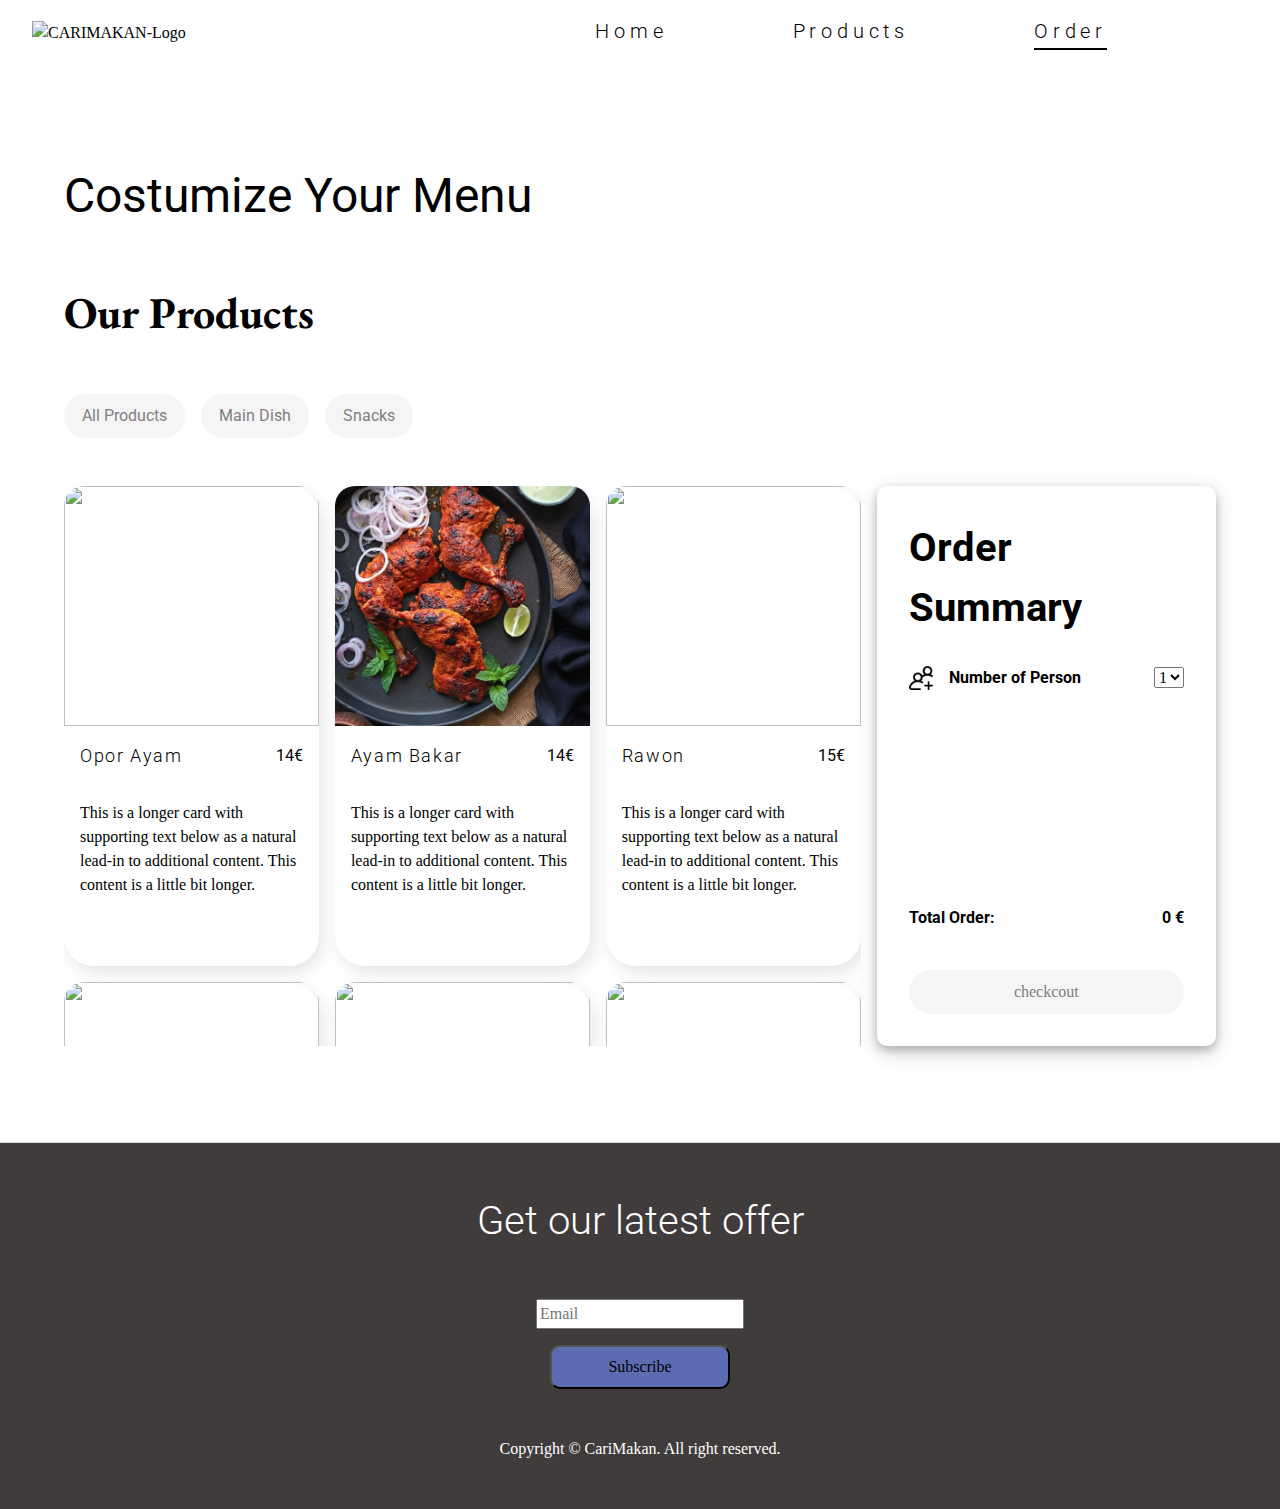
==== order.html @ 12b5fd6b "all updated" ====
<!DOCTYPE html>
<html lang="en">
<head>
    <meta charset="UTF-8">
    <meta name="viewport" content="width=device-width, initial-scale=1.0">
    <link rel="preconnect" href="https://fonts.googleapis.com">
    <link rel="preconnect" href="https://fonts.gstatic.com" crossorigin>
    <link href="https://fonts.googleapis.com/css2?family=EB+Garamond:wght@400;500&family=Roboto:wght@100;200;300;400&display=swap" rel="stylesheet">
    <link rel="stylesheet" href="index.css">
    <title>Order</title>
</head>
<body>
        <nav>
                <button class="mobile-nav-toggle" aria-controls="primary-navigation"><span class="sr-only" aria-expanded="false"></span></button>
                <ul class="flex primary-navigation" data-visible="false">
                    <li><span><img src="img/logo.png" alt="CARIMAKAN-Logo" style="object-fit: fill; width: 15rem;"></span></li>
                    <div class="flex navigation-list ff-roboto fs-400 ls-small fw300 underline-indicator">
                        <li><a href="index.html">Home</a></li>
                        <li><a href="Products.html">Products</a></li>
                        <li class="active"><a href="#">Order</a></li>
                    </div>
                </ul>
        </nav>
    <div class="container flow-ver order">
        <h1 class="ff-roboto fs-700 fw400">Costumize Your Menu</h1>
        <h3 class="ff-garamond fs-600">Our Products</h3>
        <div class="flex">
            <button class=" ff-roboto fs-300 product_btn button" data-filter="all">All Products</button>
            <button class=" ff-roboto fs-300 product_btn button" data-filter="maindish">Main Dish</button>
            <button class=" ff-roboto fs-300 product_btn button" data-filter="snacks">Snacks</button>
        </div>
        <div class="order-summary flex">
            <div class="order-menu-wrapper grid">
                <div class="product-card" data-item = "maindish">
                    <img src="img/opor-ayam.jpg" class="product-img" alt="">
                    <div class="flex product-title-time">
                        <h4 class="ff-roboto fs-400 fw300 ls-small">Opor Ayam</h4>
                        <span class="ff-roboto">
                            14€
                        </span>
                    </div>
                    <p>This is a longer card with supporting text below as a natural lead-in to additional content. This content is a little bit longer.</p>
                </div>
                    <div class="product-card" data-item = "maindish">
                        <img src="img/ayambakar1.jpg" class="product-img" alt="">
                        <div class="flex product-title-time">
                            <h4 class="ff-roboto fs-400 fw300 ls-small">Ayam Bakar</h4>
                            <span class="ff-roboto">
                                14€
                            </span>
                        </div>
                        <p>This is a longer card with supporting text below as a natural lead-in to additional content. This content is a little bit longer.</p>
                    </div>
                    <div class="product-card" data-item = "maindish">
                        <img src="img/rawon.jpg" class="product-img" alt="">
                        <div class="flex product-title-time">
                            <h4 class="ff-roboto fs-400 fw300 ls-small">Rawon</h4>
                            <span class="ff-roboto">
                                15€
                            </span>
                        </div>
                        <p>This is a longer card with supporting text below as a natural lead-in to additional content. This content is a little bit longer.</p>
                    </div>
                    <div class="product-card" data-item = "maindish">
                        <img src="img/lelegor.jpg" class="product-img" alt="">
                        <div class="flex product-title-time">
                            <h4 class="ff-roboto fs-400 fw300 ls-small">Lele Goreng</h4>
                            <span class="ff-roboto">
                                16€
                            </span>
                        </div>
                        <p>This is a longer card with supporting text below as a natural lead-in to additional content. This content is a little bit longer.</p>
                    </div>
                    <div class="product-card" data-item = "maindish">
                        <img src="img/pepesjamur.jpg" class="product-img" alt="">
                        <div class="flex product-title-time">
                            <h4 class="ff-roboto fs-400 fw300 ls-small">Pepes Jamur</h4>
                            <span class="ff-roboto">
                                15€
                            </span>
                        </div>
                        <p>This is a longer card with supporting text below as a natural lead-in to additional content. This content is a little bit longer.</p>
                    </div>
                    <div class="product-card" data-item = "maindish">
                        <img src="img/ketoprak12.png" class="product-img" alt="">
                        <div class="flex product-title-time">
                            <h4 class="ff-roboto fs-400 fw300 ls-small">Ketoprak</h4>
                            <span class="ff-roboto">
                                12€
                            </span>
                        </div>
                        <p>This is a longer card with supporting text below as a natural lead-in to additional content. This content is a little bit longer.</p>
                    </div>
                    <div class="product-card" data-item = "maindish">
                        <img src="img/tumpengmini.jpg" class="product-img" alt="">
                        <div class="flex product-title-time">
                            <h4 class="ff-roboto fs-400 fw300 ls-small">Nasi Tumpeng</h4>
                            <span class="ff-roboto">
                                20€
                            </span>
                        </div>
                        <p>This is a longer card with supporting text below as a natural lead-in to additional content. This content is a little bit longer.</p>
                    </div>
                    <div class="product-card" data-item = "maindish">
                        <img src="img/sopbuntut.jpg" class="product-img" alt="">
                        <div class="flex product-title-time">
                            <h4 class="ff-roboto fs-400 fw300 ls-small">Sop Buntut</h4>
                            <span class="ff-roboto">
                                14€
                            </span>
                        </div>
                        <p>This is a longer card with supporting text below as a natural lead-in to additional content. This content is a little bit longer.</p>
                    </div>
                    <div class="product-card" data-item = "snacks">
                        <img src="img/cireng.jpg" class="product-img" alt="">
                        <div class="flex product-title-time">
                            <h4 class="ff-roboto fs-400 fw300 ls-small">Cireng</h4>
                            <span class="ff-roboto">
                                4€
                            </span>
                        </div>
                        <p>This is a longer card with supporting text below as a natural lead-in to additional content. This content is a little bit longer.</p>
                    </div>
                    <div class="product-card" data-item = "snacks">
                        <img src="img/pempek1.jpg" class="product-img" alt="">
                        <div class="flex product-title-time">
                            <h4 class="ff-roboto fs-400 fw300 ls-small">Pempek</h4>
                            <span class="ff-roboto">
                                8€
                            </span>
                        </div>
                        <p>This is a longer card with supporting text below as a natural lead-in to additional content. This content is a little bit longer.</p>
                    </div>
                    <div class="product-card" data-item = "snacks">
                        <img src="img/pukis.jpg" class="product-img" alt="">
                        <div class="flex product-title-time">
                            <h4 class="ff-roboto fs-400 fw300 ls-small">Pukis</h4>
                            <span class="ff-roboto">
                                4€
                            </span>
                        </div>
                        <p>This is a longer card with supporting text below as a natural lead-in to additional content. This content is a little bit longer.</p>
                    </div>
                    <div class="product-card" data-item = "snacks">
                        <img src="img/risoles1.jpg" class="product-img" alt="">
                        <div class="flex product-title-time">
                            <h4 class="ff-roboto fs-400 fw300 ls-small">Risoles</h4>
                            <span class="ff-roboto">
                                5€
                            </span>
                        </div>
                        <p>This is a longer card with supporting text below as a natural lead-in to additional content. This content is a little bit longer.</p>
                    </div>
            </div>
            <div class="order-page grid" data-order="false">
                <button class="order-toggle" id="order-toggle" aria-controls="order-page" aria-expanded="false"><span class="sr-only" ></span></button>
                <h3 class="ff-roboto fs-500">Order Summary</h3>
                <div class="flex num-of-person">
                    <div class="num-person_icon">
                       <span id="#num-person_icon"><img src="img/icon/add-group.png" style="width: 1.5rem;" alt="add-people"></span>
                       <h4 class="ff-roboto fs-300">Number of Person</h4>
                    </div>                   
                    <form>
                        <select class="number"  id="quantityperson">
                        <option value="1">1</option>
                        <option value="2">2</option>
                        <option value="3">3</option>
                        <option value="4">4</option>
                        <option value="5">5</option>
                        <option value="6">6</option>
                        </select>
                    </form>
                </div>
                <span class="order-wrapper" id="order-wrapper">
                        <div id="menu-summary"></div>
                </span>
                <div class="flex" id="order-summe">
                    <h4 class="ff-roboto fs-300" id="summe-title">Total Order:</h4>
                    <h4 class="ff-roboto fs-300" id="summe-price">0 €</h4>
                </div>
                <button class="button product_btn" disabled="true">checkcout</button>
            </div>
        </div>
    </div>

    <footer class="margin-top">
        <div class="container footer-wrapper flow-ver">
            <h3 class="ff-roboto fs-500 fw300">Get our latest offer</h3>
            <div class="flex" style="align-items: center; flex-direction: column;">
                <input type="text" class="full text-center" placeholder="Email ">
                <button class="button">Subscribe</button>
            </div>
            <p>Copyright © CariMakan. All right reserved.</p>
        </div>
    </footer>
<script src="order.js"></script>
<script src="navigation.js"></script>
<script src="products.js"></script>
</body>
</html>
---- index.css ----
/* ---------------------------------------
--------------- GENERAL RESET-------------
------------------------------------------*/
:root{

    /* color */
    --blue: rgb(93, 107, 178);
    --accent: #adb0ce;

    /* font-families */
    --garamond : 'EB Garamond', serif;
    --roboto: 'Roboto', sans-serif;

    /* font-Size */
    --fs900:2.5rem;
    --fs800:2.25rem;
    --fs700:2rem;
    --fs600:1.8rem;
    --fs500:1.5rem;
    --fs400:1rem;
    --fs300:.75rem;
}
@media (min-width: 35em) {
    :root {
        --fs900:3rem;
        --fs800:2.5rem;
        --fs700:2rem;
        --fs600:1.5rem;
        --fs500:1.3rem;
        --fs400:1.25rem;
        --fs300:1rem;
    }
}

@media (min-width: 60em) {
    :root {
        /* font-sizes */
        --fs900:4rem;
        --fs800:3.5rem;
        --fs700:3rem;
        --fs600:2.75rem;
        --fs500:2.5rem;
    }
}

*,
*::before,
*::after {
    box-sizing: border-box;
}
/* Reset margins */
body,
h1,
h2,
h3,
h4,
h5,
h6,
p,
figure,
picture {
    margin: 0;
}
/* RESET PARAGRAPH */

ul{
    margin: 0;
    padding: 0;
}
li{
    list-style: none;
}
a{
    text-decoration: none;
    color: black;
}
/* SET UP THE BODY */

body {
    line-height: 1.5;
}

img,
picture {
    max-width: 100%;
    display: block;
}

/* make form elements easier to work with */
input,
button,
textarea,
select {
    font: inherit;
}

/* remove animations for people who've turned them off */
@media (prefers-reduced-motion: reduce) {  
  *,
  *::before,
  *::after {
    animation-duration: 0.01ms !important;
    animation-iteration-count: 1 !important;
    transition-duration: 0.01ms !important;
    scroll-behavior: auto !important;
  }
}

/* ---------------------------------------
--------------- UTILITY CLASSES ----------
------------------------------------------*/

/* GENERAL */

.flex {
    display: flex;
    gap: var(--gap, 1rem);
}

.logo{
    width: 20%;
}
.grid {
    display: grid;
    gap: var(--gap, 1rem);
}

.container {

    margin-inline: auto;
    max-width: 90%;
}
.margin-top{
    margin-top: var(--margin-top, 2rem);
}
.margin-bottom{
    margin-bottom: 2rem;
}
.flow-ver > *:not(:first-child) {
    margin-top: 1rem;
}

@media (min-width: 50em) {
    .flow-ver > *:not(:first-child) {
        margin-top: 2rem;
    }
}
@media (min-width: 60em) {
    .flow-ver > *:not(:first-child) {
        margin-top: 3rem;
    }
    .margin-top{
        margin-top: var(--margin-top, 6rem);
    }
    .margin-bottom{
        margin-bottom: 7rem;
    }
}
.sr-only {
  position: absolute;
  width: 1px;
  height: 1px;
  padding: 0;
  margin: -1px;
  overflow: hidden;
  clip: rect(0, 0, 0, 0);
  white-space: nowrap; /* added line */
  border: 0;
}

/*  COLOR  */

.bg-blue {background-color: var(--blue);}
.text-white {color: white;}

/*  TYPOGRAPHY  */

.ff-garamond {font-family: var(--garamond);}
.ff-roboto {font-family: var(--roboto);}

.fs-900 {font-size: var(--fs900);}
.fs-800 {font-size: var(--fs800);}
.fs-700 {font-size: var(--fs700);}
.fs-600 {font-size: var(--fs600);}
.fs-500 {font-size: var(--fs500);}
.fs-400 {font-size: var(--fs400);}

.fw100{font-weight: 100;}
.fw200{font-weight: 200;}
.fw300{font-weight: 300;}
.fw400{font-weight: 400;}
.fw500{font-weight: 500;}

.ls-small{letter-spacing: .3rem;}

/*  BUTTON  */

.button{
    padding: .5rem 2rem;
    border-radius: 10px;
    background-color: var(--blue);
}
.button:hover{
    background-color: var(--accent);
}

@media (min-width: 35em) {
    .button{
        padding: .5rem 3rem;
    } 
    .flow-ver > *:not(:first-child) {
        margin-top: 2rem;
    }
}
@media (min-width: 60em) {
    .button{
        padding: .5rem 3.5rem;
    } 
    .flow-ver > *:not(:first-child) {
        margin-top: 3rem;
    }
}

/* ---------------------------------------
----------------- COMPONENTS -------------
------------------------------------------*/

/* ---------------------------------------
------------------- INDEX-----------------
------------------------------------------*/

/* HEADER */
#index-header{
    background-image: url("img/banner3.jpg");
    object-fit: cover;
    background-repeat: no-repeat;
    background-size: 100%;

}

/* NAVIGATION */
.primary-navigation{
    padding: 1rem 2rem;
    width: 100%;
    justify-content: space-between;
    align-items: center;
    background-color: rgb(255, 255, 255);
    position: fixed;
}
.navigation-list{
    width: 60%;
    justify-content: space-evenly;
    flex-direction: row;
    margin-right: 2rem;
}
.mobile-nav-toggle{
    display: none;
}
.underline-indicator > *{
  display: inline-block;
  position: relative;
}
.underline-indicator >*::after{
    content: '';
    display: block;
    width: 0;
    height: 2px;
    background: #000;
    transition: width .3s;
}
.underline-indicator > *:not(.active):hover::after {
    width: 100%;
}

.underline-indicator .active{
    border-bottom: 2px solid black;
}

/* TITLE LANDING PAGE */

.title-landing-page{
    padding: 14rem 4rem;
}
/* NAVIGATION */

@media (max-width: 42rem){
    .primary-navigation{
        flex-direction: column;
        align-items: start;
        padding: 3rem 2rem;
        transform: translateX(-100%);
        transition: transform 500ms ease-in-out;
        background-color: rgba(255, 255, 255, 0.5);
        backdrop-filter: blur(3px);
    }
    .primary-navigation[data-visible="true"]{
        transform: translateX(0);
    }
    .navigation-list{
        flex-direction: column;
    }
    .mobile-nav-toggle{
        display: block;
        position: fixed;
        z-index: 1000;
        left: 1rem;
        top: 1rem;
        background: transparent;
        background-image: url("img/hamburger.png");
        background-size: cover;
        width: 1.5rem;
        aspect-ratio: 1;
        border: 0;
    }
    .mobile-nav-toggle[aria-expanded="true"]{
        background-image: url("img/close.png");
        width: 1.25rem;
    }
    .underline-indicator > *:not(.active):hover::after {
        width: 0%;
    }
    .underline-indicator .active{
        border-bottom: 2px solid black;
    }

    .title-landing-page{
        padding: 5rem 3rem;
    }
}

/* BEST SELLER */

.best-seller-wrapper{
    flex-direction: column;
    background-color: white;
    padding-left: 3rem;
}
.best-seller-image{
    width: 100%;
    height: 100%;
    min-height: 20rem;
    background-size: cover;
    background-position: center center;
}

#best-seller1{
    background-image: url("img/ayambakar.jpg");
}
.button-wrapper{
    width: 28%;
    justify-content: space-around;
}
.button-icon{
    width: 2rem;
}
.qty-price{
    padding-inline: .5rem;
    justify-content: space-between;
    border: 1px solid black;
}
#best-seller-title{
text-align: center;
}
@media(min-width:50.625rem){
    .best-seller-image{
        width: 65%;
        height: 26rem;
    }
    .how-wrapper div img{
        max-width: 60%;
        justify-items: center;
    }
}
@media (min-width:60rem){
    .best-seller-wrapper{
        flex-direction: row;
        width: 80%;
        height: auto;
        border-radius: 0px 36px 36px 0px;
        box-shadow: 0 4px 8px 0 rgba(0, 0, 0, 0.2), 0 6px 20px 0 rgba(0, 0, 0, 0.19);
    }
    .best-seller-image{
        width: 30rem;
        height: 30rem;
    }
    .menu-wrapper{
        padding-inline: 3rem;
    }
}

/* HOW IT WORKS */
.how-wrapper{
    flex-direction: column;
}
@media (min-width:60rem){
    .how-wrapper{
        flex-direction: row;
    } 
}

/* TESTIMONIAL */
.testimonial-wrapper{
    width: 88%;
    flex-direction: column;
}
.testimonial-img{
    flex-wrap: wrap;
    justify-content: center;
}
.testimonial-img img{
    width: 80px;
  height: 80px;
  border-radius: 50%;
  margin: 0 20px;
  filter: grayscale(100%);
  object-fit: cover;
  transition: .3s;
  cursor: pointer;
}
.testimonial-img img:hover, .testimonial-img .selected-img{
    filter: none;
  }
@media(min-width:50rem){
    .testimonial-wrapper{
        width: 80%;
    }
    #testimonial-text{
        max-width: 70%;
        align-self: center;
}
}
footer{
  background: #403c3c;
  border-top: 1px solid #DDDDDD;
  color: white;
  text-align: center;
  height: auto;
  position: absolute;
  width: 100%;
}
.footer-wrapper{
    padding: 3rem 0;
}

/* ---------------------------------------
--------------- PRODUCTS -----------------
------------------------------------------*/

.header-products{
    background-image: url(img/banner6.jpg);
    background-repeat: no-repeat;
    background-size: 100% ; /*width */
    position: relative;
    height: 15.625rem;
    width: 100% ;
    object-fit: cover;
}
.product-title-time{
    justify-content: space-between;
    align-items: center;
    padding: 1rem;
}
.product-title-time > h4{
    font-size: 1.125rem;
    letter-spacing: .1rem;
}
.product-wrapper{
    grid-template-columns: repeat(auto-fill, minmax(250px, 1fr));
    --gap:2rem;
}
.product-card{
    height: 30rem;
    flex-direction: column;
    border-radius: 30px;
    box-shadow: 4px 7px 15px rgba(128, 128, 128, 0.2);
}
.product-card p{
    padding: 1rem;
}
.product-img{
    width: 100%;
    height: 15rem;
    object-fit: cover;
    border-radius: 20px 20px 0px 0px;
}
.stopwatch{
    width: 1rem;
    height: auto;
}
.product-btn-wrapper{
    top:12rem;
    width: 90%;
    position: absolute;
    justify-content: center;
    left: 1.5rem;
}
.product_btn{
    background-color: whitesmoke;
    border: 2px solid whitesmoke;
    color:grey;
    padding: .4rem .7rem;
    border-radius: 1.5rem;
    font-size: .75rem;
}
 .product_btn-clicked{
    background-color: transparent;
    color: white;
}
.header-products > :nth-child(2){
    position: absolute;
    top: 1rem;
    left: 1.5rem;
    color:white;
    text-align: center;
}
.info-time{
    justify-content: space-evenly;
    align-items: end;
}
@media(min-width:50rem){
    .product-btn-wrapper{
        left: 4.5rem;
        top: 24rem;
    }
    .product_btn{
        font-size: 1rem;
        padding: .5rem 1rem;
    }
    .header-products{
        height: 30rem;
    }
    .header-products > :nth-child(2){
        position: absolute;
        top: 10rem;
        left: 4rem;
    }
}

/* ---------------------------------------
---------------- ORDER -------------------
------------------------------------------*/
.order{
    padding-top: 10rem;
}
.order-summary{
    flex-direction: row;
    justify-content: space-between;
}
.order-menu-wrapper{
    grid-template-columns: repeat(auto-fill,minmax(200px,1fr));
    height: 35rem;
    overflow-y: scroll;
}
.order-page{
    border-radius: 10px;
    padding: 2rem;
    width: 30%;
    height: fit-content;
    min-height: 35rem;
    box-shadow: 0 4px 8px 0 rgba(0, 0, 0, 0.2), 0 6px 20px 0 rgba(0, 0, 0, 0.19);
    grid-template-columns: 1fr;
    grid-template-rows: min-content min-content 1fr min-content min-content;
}
.order-toggle{
    display: none;
}
.num-of-person{
    align-items: center;
    margin: .75rem 0;
}
.num-of-person > div{
    width: 90%;
    display: inline-flex;
    align-items: center;
    gap: 1rem;
}
.order-wrapper{
    align-items: center;
    justify-content: space-between;
}
#menu > *{
    font-size: 1.5rem;
    cursor: pointer;
}
#menu > *:hover{
    text-decoration: line-through;
}
.menu-summary{
    width: 100%;
    align-items: center;
    justify-content: space-between;
}
.close{
    background: transparent;
    align-self: center;
    background-image: url("img/close.png");
    background-size: cover;
    width: 1rem;
    aspect-ratio: 1;
    align-self: center;
}
#order-summe{
    margin: 1.5rem 0;
    justify-content: space-between;
}
@media(max-width:51rem){
    .order{
        padding-top: 5rem;
    }
    .order-menu-wrapper{
        grid-template-columns: repeat(auto-fill,minmax(200px,1fr));
        height: auto;
    }
    .order-page{
        position: fixed;
        flex-direction: column;
        width: 90%;
        height: 50%;
        align-items: start;
        transform: translateX(110%);
        transition: transform 500ms ease-in-out;
        background-color: rgba(255, 255, 255, 0.5);
        backdrop-filter: blur(3px);
        top:5rem;
    }
    .order-toggle::before{
        content: attr(data-menu-counter);
        position: absolute;
        width: 1.5rem;
        color: white;
        background-color: red;
        border-radius: 50%;
        top: -1.5rem;
        left: -.5rem;
    }
    .order-page[data-order="true"]{
        transform: translateX(0);
    }
    .order-toggle{
        display: block;
        position: absolute;
        background: transparent;
        border: 0;
        background-color: white;
        background-image: url("img/icon/arrow_left.png");
        height: 1.5rem;
        aspect-ratio: 1;
        background-size: cover;
        left: -3rem;
        top: 10rem;
        
    }
    .order-toggle[aria-expanded="true"]{
        left: 1rem;
        background: transparent;
        transform: scale(1);
        transition: transform 500ms ease-in-out;
        background-image: url("img/close.png");
        height: 1rem;
        background-size: cover;
        top:1rem
    }
    .order-toggle[aria-expanded="true"]::before{
        content: ' ';
    }
}
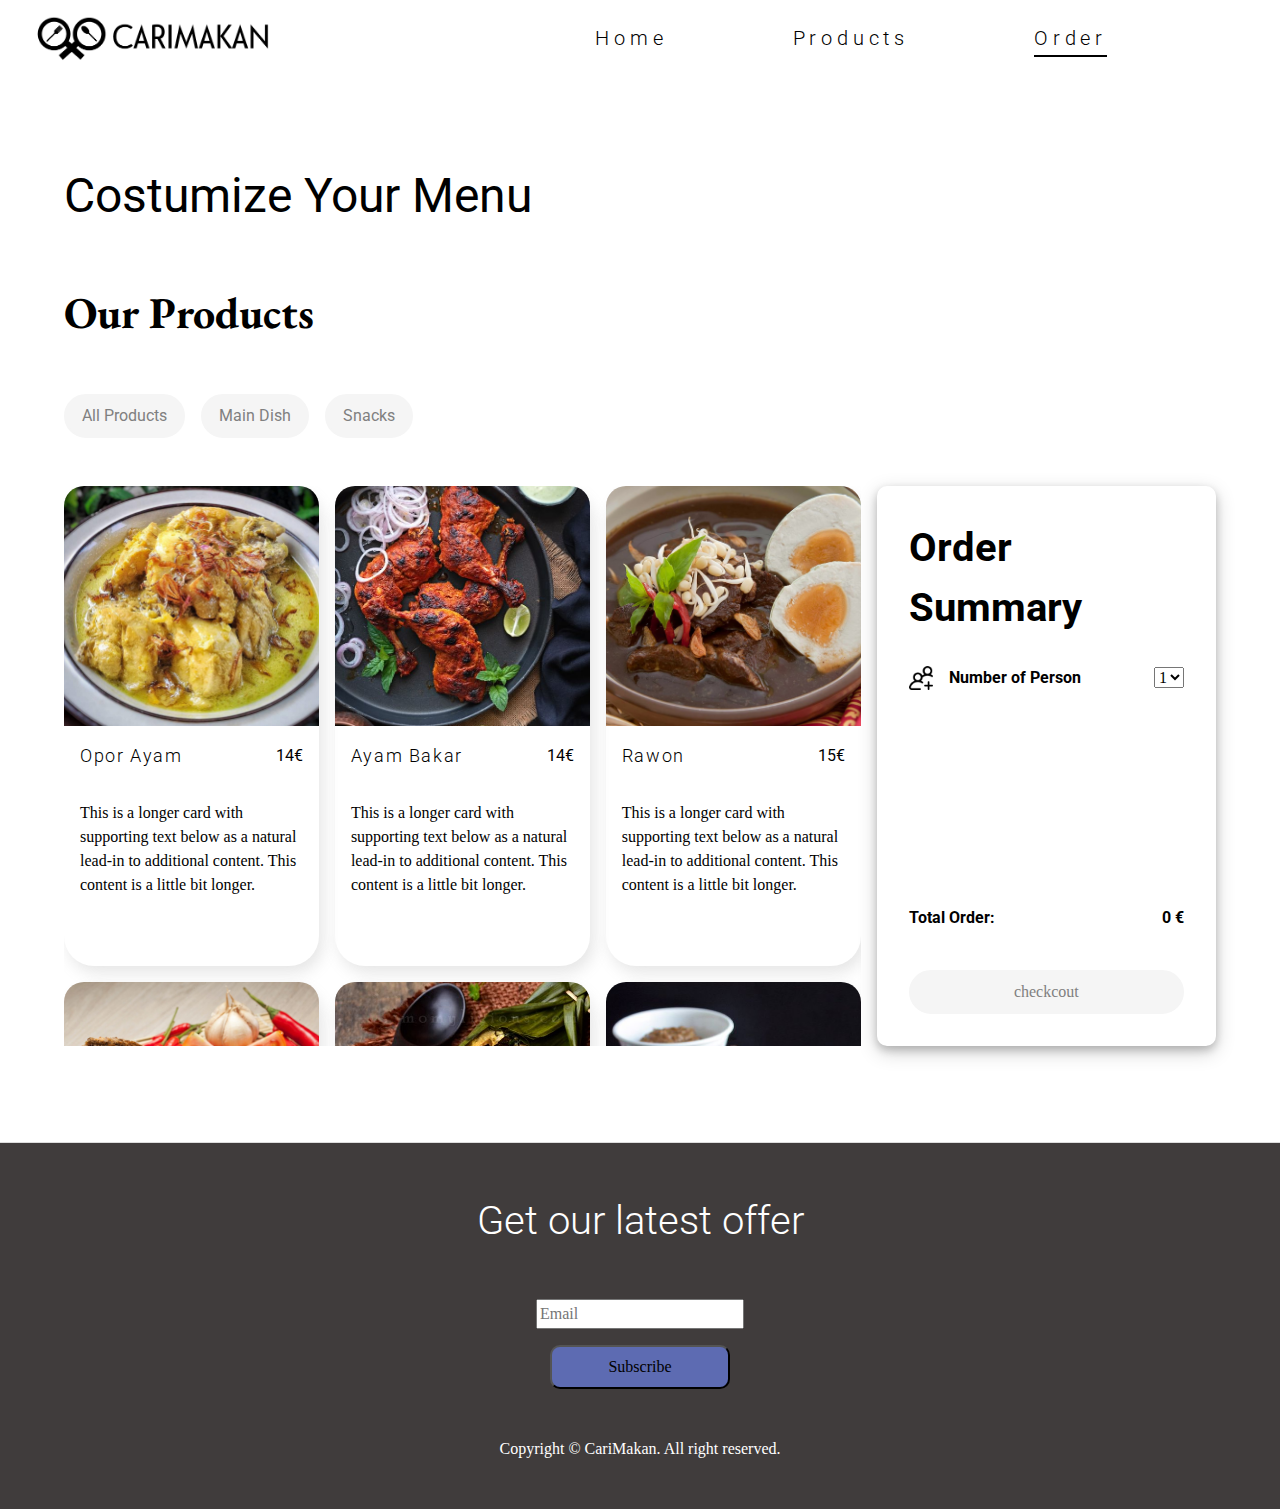
==== commit dd37ed9a: "Update order.html" ====
--- a/order.html
+++ b/order.html
@@ -16,7 +16,7 @@
                     <li><span><img src="img/logo.png" alt="CARIMAKAN-Logo" style="object-fit: fill; width: 15rem;"></span></li>
                     <div class="flex navigation-list ff-roboto fs-400 ls-small fw300 underline-indicator">
                         <li><a href="index.html">Home</a></li>
-                        <li><a href="Products.html">Products</a></li>
+                        <li><a href="products.html">Products</a></li>
                         <li class="active"><a href="#">Order</a></li>
                     </div>
                 </ul>
